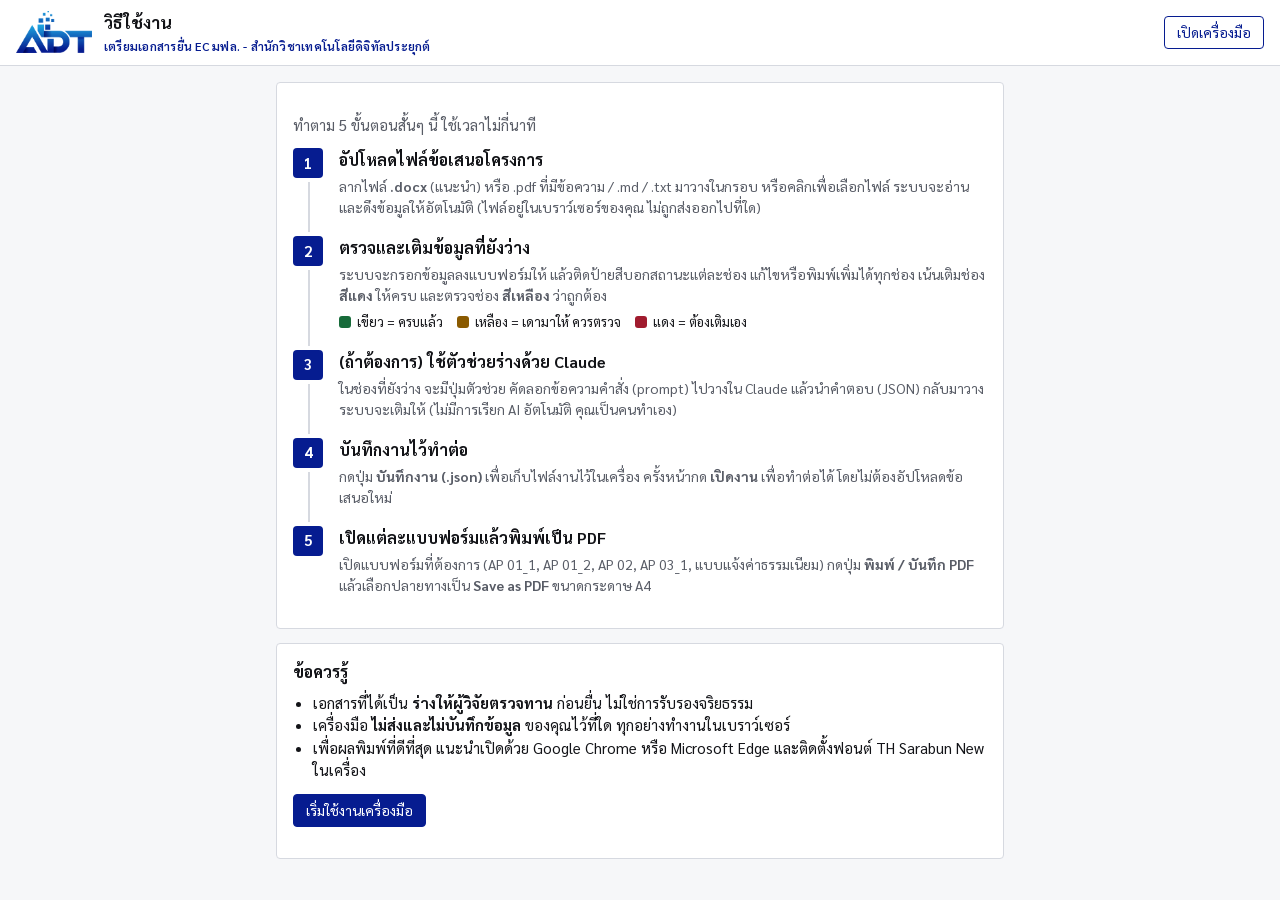
==== guide.html @ 9c22a5e1 "Add step-by-step usage guide (guide.html) linked from the header Co-Authored-By: Claude Opus 4.8 <no" ====
<!DOCTYPE html>
<html lang="th">
<head>
<meta charset="utf-8">
<meta name="viewport" content="width=device-width, initial-scale=1">
<title>วิธีใช้งาน - EC-MFU Form Helper</title>
<link rel="preconnect" href="https://fonts.googleapis.com">
<link rel="preconnect" href="https://fonts.gstatic.com" crossorigin>
<link href="https://fonts.googleapis.com/css2?family=Sarabun:wght@400;600;700&display=swap" rel="stylesheet">
<link rel="stylesheet" href="src/app.css">
<style>
  main.guide { max-width: 760px; }
  ol.steps { list-style: none; counter-reset: s; margin: 0; padding: 0; }
  ol.steps > li { counter-increment: s; position: relative; padding: 0 0 16px 46px; }
  ol.steps > li::before { content: counter(s); position: absolute; left: 0; top: 0;
    width: 30px; height: 30px; border-radius: var(--radius); background: var(--accent); color: var(--accent-ink);
    font-weight: 700; display: flex; align-items: center; justify-content: center; }
  ol.steps > li:not(:last-child)::after { content: ""; position: absolute; left: 15px; top: 34px; bottom: 2px;
    width: 2px; background: var(--line); }
  ol.steps h3 { margin: 2px 0 4px; font-size: 16px; }
  ol.steps p { margin: 0; color: var(--muted); font-size: 14px; }
  .legend { display: flex; flex-wrap: wrap; gap: 8px 14px; margin: 6px 0 0; }
  .legend span { display: inline-flex; align-items: center; gap: 6px; font-size: 13px; }
  .legend i { width: 12px; height: 12px; border-radius: 3px; display: inline-block; }
  .back { margin-bottom: 12px; }
</style>
</head>
<body>
<header class="top">
  <div class="brand">
    <img class="logo" src="assets/ADTlogo.png" alt="สำนักวิชาเทคโนโลยีดิจิทัลประยุกต์ มฟล." onerror="this.style.display='none'">
    <div>
      <h1>วิธีใช้งาน</h1>
      <div class="org">เตรียมเอกสารยื่น EC มฟล. - สำนักวิชาเทคโนโลยีดิจิทัลประยุกต์</div>
    </div>
  </div>
  <div><a class="btn" href="index.html">เปิดเครื่องมือ</a></div>
</header>

<main class="guide">
  <div class="card">
    <p class="muted back">ทำตาม 5 ขั้นตอนสั้นๆ นี้ ใช้เวลาไม่กี่นาที</p>
    <ol class="steps">
      <li>
        <h3>อัปโหลดไฟล์ข้อเสนอโครงการ</h3>
        <p>ลากไฟล์ <b>.docx</b> (แนะนำ) หรือ .pdf ที่มีข้อความ / .md / .txt มาวางในกรอบ หรือคลิกเพื่อเลือกไฟล์ ระบบจะอ่านและดึงข้อมูลให้อัตโนมัติ (ไฟล์อยู่ในเบราว์เซอร์ของคุณ ไม่ถูกส่งออกไปที่ใด)</p>
      </li>
      <li>
        <h3>ตรวจและเติมข้อมูลที่ยังว่าง</h3>
        <p>ระบบจะกรอกข้อมูลลงแบบฟอร์มให้ แล้วติดป้ายสีบอกสถานะแต่ละช่อง แก้ไขหรือพิมพ์เพิ่มได้ทุกช่อง เน้นเติมช่อง <b>สีแดง</b> ให้ครบ และตรวจช่อง <b>สีเหลือง</b> ว่าถูกต้อง</p>
        <div class="legend">
          <span><i style="background:var(--ok)"></i> เขียว = ครบแล้ว</span>
          <span><i style="background:var(--warn)"></i> เหลือง = เดามาให้ ควรตรวจ</span>
          <span><i style="background:var(--todo)"></i> แดง = ต้องเติมเอง</span>
        </div>
      </li>
      <li>
        <h3>(ถ้าต้องการ) ใช้ตัวช่วยร่างด้วย Claude</h3>
        <p>ในช่องที่ยังว่าง จะมีปุ่มตัวช่วย คัดลอกข้อความคำสั่ง (prompt) ไปวางใน Claude แล้วนำคำตอบ (JSON) กลับมาวาง ระบบจะเติมให้ (ไม่มีการเรียก AI อัตโนมัติ คุณเป็นคนทำเอง)</p>
      </li>
      <li>
        <h3>บันทึกงานไว้ทำต่อ</h3>
        <p>กดปุ่ม <b>บันทึกงาน (.json)</b> เพื่อเก็บไฟล์งานไว้ในเครื่อง ครั้งหน้ากด <b>เปิดงาน</b> เพื่อทำต่อได้ โดยไม่ต้องอัปโหลดข้อเสนอใหม่</p>
      </li>
      <li>
        <h3>เปิดแต่ละแบบฟอร์มแล้วพิมพ์เป็น PDF</h3>
        <p>เปิดแบบฟอร์มที่ต้องการ (AP 01_1, AP 01_2, AP 02, AP 03_1, แบบแจ้งค่าธรรมเนียม) กดปุ่ม <b>พิมพ์ / บันทึก PDF</b> แล้วเลือกปลายทางเป็น <b>Save as PDF</b> ขนาดกระดาษ A4</p>
      </li>
    </ol>
  </div>

  <div class="card">
    <h2>ข้อควรรู้</h2>
    <ul class="manual">
      <li>เอกสารที่ได้เป็น <b>ร่างให้ผู้วิจัยตรวจทาน</b> ก่อนยื่น ไม่ใช่การรับรองจริยธรรม</li>
      <li>เครื่องมือ <b>ไม่ส่งและไม่บันทึกข้อมูล</b> ของคุณไว้ที่ใด ทุกอย่างทำงานในเบราว์เซอร์</li>
      <li>เพื่อผลพิมพ์ที่ดีที่สุด แนะนำเปิดด้วย Google Chrome หรือ Microsoft Edge และติดตั้งฟอนต์ TH Sarabun New ในเครื่อง</li>
    </ul>
    <p style="margin-top:12px"><a class="btn primary" href="index.html">เริ่มใช้งานเครื่องมือ</a></p>
  </div>
</main>
</body>
</html>
---- src/app.css ----
:root {
  /* ADT School corporate identity (CI ADT.pdf): navy #061C90, sky #1CA4E1, near-black #050505 */
  --bg: #f6f7f9; --panel: #ffffff; --ink: #121317; --muted: #585c66; --line: #d6d9e0;
  --accent: #061c90; --accent-ink: #ffffff; --accent2: #1ca4e1; --soft: #eef1f6;
  --ok: #176b3a; --ok-bg: #eef3f0; --warn: #8a5a00; --warn-bg: #f4efe2;
  --todo: #a01b2e; --todo-bg: #f8e9eb; --info: #15609a; --info-bg: #e7f1f9;
  --mark: #ffe48a;
  --radius: 4px; --radius-sm: 3px;
}
/* brighter semantic palette; activate by adding data-vivid to <html> */
:root[data-vivid] {
  --ok: #0a7d3c; --ok-bg: #c7edd4; --warn: #b36b00; --warn-bg: #fbe1a6;
  --todo: #cf1322; --todo-bg: #fbd0d4; --info: #0b84c4; --info-bg: #cce7fa;
  --mark: #ffe100;
}
@media (prefers-color-scheme: dark) {
  :root:not([data-theme="light"]) {
    --bg: #0f1116; --panel: #171a21; --ink: #e9ebf0; --muted: #9aa0ad; --line: #2b2f3a;
    --accent: #5aa9e6; --accent-ink: #0f1116; --accent2: #1ca4e1; --soft: #1e222b;
    --ok: #8fd3a5; --ok-bg: #1d3325; --warn: #f0c46a; --warn-bg: #3a2e14;
    --todo: #f2a1ac; --todo-bg: #3a1f26; --info: #9cd0f2; --info-bg: #15283a; --mark: #6b5a17;
  }
}
:root[data-theme="dark"] {
  --bg: #0f1116; --panel: #171a21; --ink: #e9ebf0; --muted: #9aa0ad; --line: #2b2f3a;
  --accent: #5aa9e6; --accent-ink: #0f1116; --accent2: #1ca4e1; --soft: #1e222b;
  --ok: #8fd3a5; --ok-bg: #1d3325; --warn: #f0c46a; --warn-bg: #3a2e14;
  --todo: #f2a1ac; --todo-bg: #3a1f26; --info: #9cd0f2; --info-bg: #15283a; --mark: #6b5a17;
}

* { box-sizing: border-box; }
html, body { margin: 0; }
body { background: var(--bg); color: var(--ink); font-family: "Sarabun", "TH Sarabun New", system-ui, sans-serif; font-size: 15px; line-height: 1.5; }
button, input, select, textarea { font: inherit; color: inherit; }
a { color: var(--accent); }

header.top { position: sticky; top: 0; z-index: 10; background: var(--panel); border-bottom: 1px solid var(--line);
  display: flex; flex-wrap: wrap; gap: 8px 16px; align-items: center; justify-content: space-between; padding: 10px 16px; }
header.top .brand { display: flex; align-items: center; gap: 12px; }
header.top .logo { height: 42px; width: auto; display: block; }
header.top h1 { font-size: 17px; margin: 0; }
header.top .org { color: var(--accent); font-size: 12px; font-weight: 600; letter-spacing: .02em; margin-top: 1px; }
header.top .sub { color: var(--muted); font-size: 13px; }
.btn { display: inline-block; white-space: nowrap; text-decoration: none; border: 1px solid var(--accent); background: transparent; color: var(--accent); border-radius: var(--radius); padding: 5px 12px; cursor: pointer; font-size: 14px; }
.btn:hover, .btn.primary { background: var(--accent); color: var(--accent-ink); }
.btn.quiet { border-color: var(--line); color: var(--muted); }
.btn.quiet:hover { background: var(--soft); color: var(--ink); }
.btn input[type=file] { display: none; }

main { max-width: 1100px; margin: 0 auto; padding: 16px; }
.card { background: var(--panel); border: 1px solid var(--line); border-radius: var(--radius); padding: 16px; margin-bottom: 14px; }
.card h2 { font-size: 16px; margin: 0 0 8px; }
.muted { color: var(--muted); }

.drop { border: 1px dashed var(--line); border-radius: var(--radius); padding: 28px 16px; text-align: center; cursor: pointer; background: var(--panel); }
.drop.over { border-color: var(--accent2); background: var(--soft); }
.drop b { display: block; font-size: 17px; margin-bottom: 4px; }
.err { color: var(--todo); background: var(--todo-bg); border-radius: var(--radius); padding: 8px 12px; margin-top: 10px; }

.stats { display: grid; grid-template-columns: repeat(auto-fit, minmax(170px, 1fr)); gap: 10px; }
.stat { background: var(--soft); border-radius: var(--radius); padding: 10px 12px; }
.stat .k { font-size: 12px; color: var(--muted); }
.stat .v { font-size: 16px; font-weight: 600; }
.stat.wide { grid-column: span 2; }
.stat.wide .v { font-size: 15px; }
@media (max-width: 640px) { .stat.wide { grid-column: auto; } }

table.forms { width: 100%; border-collapse: collapse; }
table.forms td, table.forms th { text-align: left; padding: 7px 6px; border-bottom: 1px solid var(--line); vertical-align: top; }
table.forms th { font-size: 13px; color: var(--muted); font-weight: 600; }
.bar { height: 6px; background: var(--line); border-radius: 3px; overflow: hidden; min-width: 80px; }
.bar > i { display: block; height: 100%; background: var(--ok); }
ul.manual { margin: 6px 0 0; padding-left: 20px; }

nav.secs { display: flex; flex-wrap: wrap; gap: 6px; margin-bottom: 12px; }
nav.secs a { text-decoration: none; border: 1px solid var(--line); background: var(--panel); color: var(--ink); border-radius: var(--radius-sm); padding: 3px 10px; font-size: 13px; }
nav.secs a span { color: var(--todo); font-weight: 600; }
.toolbar { display: flex; flex-wrap: wrap; gap: 10px; align-items: center; margin-bottom: 10px; }

section.sec { scroll-margin-top: 70px; }
section.sec > h2 { display: flex; justify-content: space-between; gap: 8px; }
.note { background: var(--info-bg); color: var(--info); border-radius: var(--radius); padding: 6px 10px; margin: 0 0 10px; font-size: 14px; border-left: 3px solid var(--info); }
.f { border-top: 1px solid var(--line); padding: 10px 0; display: grid; grid-template-columns: minmax(0, 1fr); gap: 4px; }
.f:first-of-type { border-top: 0; }
.f .head { display: flex; flex-wrap: wrap; gap: 6px; align-items: baseline; }
.f .lab { font-weight: 600; }
.chip { font-size: 12px; border-radius: var(--radius-sm); padding: 0 8px; white-space: nowrap; }
.chip.ok { color: var(--ok); background: var(--ok-bg); }
.chip.guess { color: var(--warn); background: var(--warn-bg); }
.chip.todo { color: var(--todo); background: var(--todo-bg); }
.chip.info { color: var(--info); background: var(--info-bg); }
.tags { font-size: 11px; color: var(--muted); }
.hint { font-size: 13px; color: var(--muted); }
.f input[type=text], .f input[type=number], .f input[type=date], .f select, .f textarea {
  width: 100%; border: 1px solid var(--line); background: var(--panel); border-radius: var(--radius); padding: 5px 8px; }
.f textarea { min-height: 70px; resize: vertical; }
.f.empty input, .f.empty textarea, .f.empty select { border-color: var(--todo); }
.seg { display: inline-flex; justify-self: start; border: 1px solid var(--line); border-radius: var(--radius); overflow: hidden; }
.seg button { border: 0; background: transparent; padding: 3px 12px; cursor: pointer; }
.seg button + button { border-left: 1px solid var(--line); }
.seg button.on { background: var(--accent); color: var(--accent-ink); }
.checks { display: grid; grid-template-columns: repeat(auto-fill, minmax(220px, 1fr)); gap: 2px 12px; }
.checks label { display: flex; gap: 6px; align-items: baseline; }
details.src summary { cursor: pointer; font-size: 13px; color: var(--muted); }
details.src blockquote { margin: 4px 0 0; padding: 6px 10px; border-left: 3px solid var(--line); background: var(--soft); font-size: 13px; white-space: pre-wrap; overflow-wrap: anywhere; }
mark { background: var(--mark); color: inherit; }
.grid { overflow-x: auto; }
.grid table { border-collapse: collapse; width: 100%; min-width: 560px; }
.grid td, .grid th { border: 1px solid var(--line); padding: 3px; vertical-align: top; }
.grid th { font-size: 12px; color: var(--muted); font-weight: 600; text-align: left; padding: 4px 6px; }
.grid input, .grid select { width: 100%; border: 0; background: transparent; padding: 3px 4px; }
.grid .months { display: flex; gap: 2px; }
.grid .months input { width: auto; }
.coi-card { border: 1px solid var(--line); border-radius: var(--radius); padding: 8px 10px; margin: 6px 0; }
.coi-card .row { display: grid; grid-template-columns: 1fr auto; gap: 8px; align-items: center; padding: 3px 0; }
.hidden { display: none !important; }

.grid td:first-child input { min-width: 170px; }
@media (max-width: 640px) {
  header.top { position: static; }
  main { padding: 12px 16px; }
  .coi-card .row { grid-template-columns: 1fr; }
}

details.assist { border: 1px solid var(--line); border-radius: var(--radius); padding: 8px 12px; margin-top: 8px; background: var(--soft); }
details.assist summary { cursor: pointer; font-weight: 600; }
details.assist textarea { width: 100%; border: 1px solid var(--line); background: var(--panel); border-radius: var(--radius); padding: 6px 8px; font-size: 13px; }
details.assist textarea.prompt { font-family: ui-monospace, Menlo, monospace; font-size: 12px; }
details.assist .toolbar { margin: 8px 0; }
.btn[disabled] { opacity: 0.45; cursor: default; }

.saved { font-size: 13px; color: var(--ok); }
.saved.bad { color: var(--todo); }
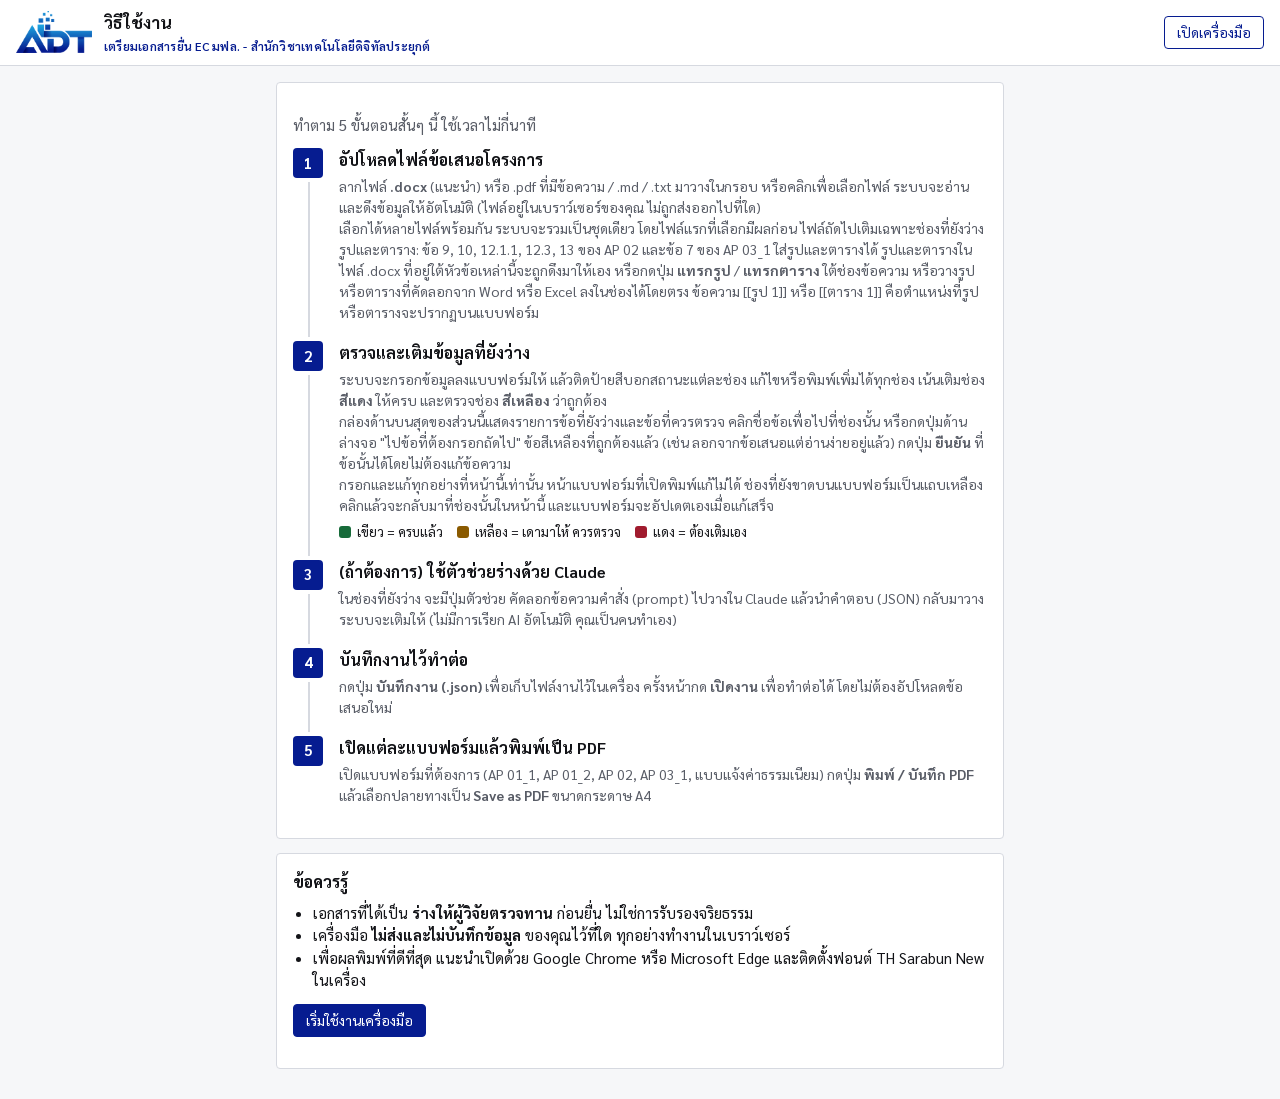
==== commit 2b7e661d: "Read several files per field, heading library, .html/.json upload - Several files are read one by on" ====
--- a/guide.html
+++ b/guide.html
@@ -44,10 +44,14 @@
       <li>
         <h3>อัปโหลดไฟล์ข้อเสนอโครงการ</h3>
         <p>ลากไฟล์ <b>.docx</b> (แนะนำ) หรือ .pdf ที่มีข้อความ / .md / .txt มาวางในกรอบ หรือคลิกเพื่อเลือกไฟล์ ระบบจะอ่านและดึงข้อมูลให้อัตโนมัติ (ไฟล์อยู่ในเบราว์เซอร์ของคุณ ไม่ถูกส่งออกไปที่ใด)</p>
+        <p>เลือกได้หลายไฟล์พร้อมกัน ระบบจะรวมเป็นชุดเดียว โดยไฟล์แรกที่เลือกมีผลก่อน ไฟล์ถัดไปเติมเฉพาะช่องที่ยังว่าง</p>
+        <p>รูปและตาราง: ข้อ 9, 10, 12.1.1, 12.3, 13 ของ AP 02 และข้อ 7 ของ AP 03_1 ใส่รูปและตารางได้ รูปและตารางในไฟล์ .docx ที่อยู่ใต้หัวข้อเหล่านี้จะถูกดึงมาให้เอง หรือกดปุ่ม <b>แทรกรูป</b> / <b>แทรกตาราง</b> ใต้ช่องข้อความ หรือวางรูปหรือตารางที่คัดลอกจาก Word หรือ Excel ลงในช่องได้โดยตรง ข้อความ [[รูป 1]] หรือ [[ตาราง 1]] คือตำแหน่งที่รูปหรือตารางจะปรากฏบนแบบฟอร์ม</p>
       </li>
       <li>
         <h3>ตรวจและเติมข้อมูลที่ยังว่าง</h3>
         <p>ระบบจะกรอกข้อมูลลงแบบฟอร์มให้ แล้วติดป้ายสีบอกสถานะแต่ละช่อง แก้ไขหรือพิมพ์เพิ่มได้ทุกช่อง เน้นเติมช่อง <b>สีแดง</b> ให้ครบ และตรวจช่อง <b>สีเหลือง</b> ว่าถูกต้อง</p>
+        <p>กล่องด้านบนสุดของส่วนนี้แสดงรายการข้อที่ยังว่างและข้อที่ควรตรวจ คลิกชื่อข้อเพื่อไปที่ช่องนั้น หรือกดปุ่มด้านล่างจอ "ไปข้อที่ต้องกรอกถัดไป" ข้อสีเหลืองที่ถูกต้องแล้ว (เช่น ลอกจากข้อเสนอแต่อ่านง่ายอยู่แล้ว) กดปุ่ม <b>ยืนยัน</b> ที่ข้อนั้นได้โดยไม่ต้องแก้ข้อความ</p>
+        <p>กรอกและแก้ทุกอย่างที่หน้านี้เท่านั้น หน้าแบบฟอร์มที่เปิดพิมพ์แก้ไม่ได้ ช่องที่ยังขาดบนแบบฟอร์มเป็นแถบเหลือง คลิกแล้วจะกลับมาที่ช่องนั้นในหน้านี้ และแบบฟอร์มจะอัปเดตเองเมื่อแก้เสร็จ</p>
         <div class="legend">
           <span><i style="background:var(--ok)"></i> เขียว = ครบแล้ว</span>
           <span><i style="background:var(--warn)"></i> เหลือง = เดามาให้ ควรตรวจ</span>
--- a/src/app.css
+++ b/src/app.css
@@ -74,12 +74,96 @@
 
 nav.secs { display: flex; flex-wrap: wrap; gap: 6px; margin-bottom: 12px; }
 nav.secs a { text-decoration: none; border: 1px solid var(--line); background: var(--panel); color: var(--ink); border-radius: var(--radius-sm); padding: 3px 10px; font-size: 13px; }
-nav.secs a span { color: var(--todo); font-weight: 600; }
+nav.secs a { display: inline-flex; gap: 5px; align-items: center; }
+nav.secs a.has-todo { border-color: var(--todo); }
+nav.secs a.has-guess { border-color: var(--warn); }
+nav.secs a.all-ok { color: var(--ok); }
+nav.secs a .n { font-size: 11px; font-weight: 700; border-radius: 9px; padding: 0 6px; line-height: 17px; }
+nav.secs a .n.todo { background: var(--todo); color: var(--accent-ink); }
+nav.secs a .n.guess { background: var(--warn-bg); color: var(--warn); border: 1px solid var(--warn); }
+
+/* one tab per form, under the main review card; sticks below the page header */
+.ftabs { position: sticky; top: var(--hdr, 0px); z-index: 9; display: flex; gap: 4px; overflow-x: auto; margin: 0 0 -1px;
+  background: var(--bg); padding: 6px 0 0; border-bottom: 2px solid var(--accent); scrollbar-width: thin; }
+.ftab { flex: 1 1 0; min-width: 104px; display: grid; gap: 1px; text-align: left; font: inherit; cursor: pointer; padding: 6px 10px 7px;
+  border: 1px solid var(--line); border-bottom: 0; border-radius: var(--radius) var(--radius) 0 0; background: var(--soft); color: var(--muted); }
+.ftab .code { font-weight: 700; color: var(--ink); font-size: 14px; }
+.ftab .name { font-size: 12px; line-height: 1.3; }
+.ftab .prog { display: flex; align-items: center; gap: 6px; margin-top: 3px; }
+.ftab .mini { flex: 1; height: 5px; border-radius: 3px; background: var(--line); overflow: hidden; }
+.ftab .mini i { display: block; height: 100%; background: var(--todo); }
+.ftab .pct { font-size: 12px; font-weight: 700; color: var(--todo); min-width: 34px; text-align: right; }
+.ftab.complete .mini i { background: var(--ok); }
+.ftab.complete .pct { color: var(--ok); }
+.ftab:hover { background: var(--panel); }
+.ftab.on { background: var(--accent); border-color: var(--accent); color: var(--accent-ink); }
+.ftab.on .code, .ftab.on .pct { color: var(--accent-ink); }
+.ftab.on .mini { background: color-mix(in srgb, var(--accent-ink) 30%, transparent); }
+.ftab.on .mini i { background: var(--accent-ink); }
+.ftab.all { flex: 0.7 1 0; }
+.tabhead { border-top-left-radius: 0; border-top-right-radius: 0; }
+.tabhead .row { display: flex; justify-content: space-between; gap: 12px; align-items: flex-start; flex-wrap: wrap; }
+.tabhead h2 { margin: 0; }
+.tabhead p { margin: 2px 0 8px; }
+.tabhead nav.secs { margin: 4px 0 0; }
+section.sec, .f { scroll-margin-top: calc(var(--hdr, 0px) + 96px); }
+button.linkish { all: unset; cursor: pointer; color: inherit; }
+button.linkish:hover b, button.linkish:focus-visible b { color: var(--accent); text-decoration: underline; }
+button.linkish:focus-visible { outline: 2px solid var(--accent2); }
+@media (max-width: 640px) { .ftabs { top: 0; } .ftab { min-width: 112px; } }
+
+/* checklist of what is still missing, top of the review */
+.todo-box { border: 1px solid var(--line); border-radius: var(--radius); padding: 10px 12px; margin: 0 0 12px; background: var(--soft); display: grid; gap: 8px; }
+.tsum { display: grid; gap: 4px; }
+.tbar { display: flex; height: 8px; border-radius: 4px; overflow: hidden; background: var(--line); }
+.tbar i { display: block; height: 100%; }
+.tbar i.ok { background: var(--ok); } .tbar i.guess { background: #e0a526; } .tbar i.todo { background: var(--todo); }
+.tleg { display: flex; flex-wrap: wrap; gap: 14px; font-size: 13px; font-weight: 600; }
+.tleg .k.todo { color: var(--todo); } .tleg .k.guess { color: var(--warn); } .tleg .k.ok { color: var(--ok); }
+details.tlist > summary { cursor: pointer; font-weight: 600; font-size: 14px; }
+.tgroup { display: grid; grid-template-columns: minmax(140px, 220px) 1fr; gap: 6px 10px; padding: 5px 0; border-top: 1px dashed var(--line); }
+.tgroup:first-of-type { border-top: 0; }
+.tsec { font-size: 13px; color: var(--muted); padding-top: 3px; }
+.tchips { display: flex; flex-wrap: wrap; gap: 5px; }
+.tchip { font: inherit; font-size: 13px; cursor: pointer; border-radius: var(--radius-sm); padding: 1px 8px; text-align: left; }
+.tchip.todo { color: var(--todo); background: var(--todo-bg); border: 1px solid var(--todo); }
+.tchip.guess { color: var(--warn); background: var(--warn-bg); border: 1px solid var(--warn); }
+.tchip:hover { filter: brightness(0.95); text-decoration: underline; }
+.tdone { margin: 0; color: var(--ok); font-weight: 600; }
+@media (max-width: 640px) { .tgroup { grid-template-columns: 1fr; } }
+
+/* field states */
+.f[data-kind="todo"] { border-left: 4px solid var(--todo); padding-left: 10px; background: linear-gradient(90deg, var(--todo-bg), transparent 60%); }
+.f[data-kind="guess"] { border-left: 4px solid #e0a526; padding-left: 10px; }
+.f { transition: box-shadow 0.3s; }
+.f.flash { animation: flash 1.6s ease-out; }
+@keyframes flash { 0%, 40% { box-shadow: 0 0 0 3px var(--accent2); } 100% { box-shadow: 0 0 0 0 transparent; } }
+.btn.confirm { font-size: 12px; padding: 0 8px; border-color: var(--ok); color: var(--ok); background: var(--panel); }
+.btn.confirm:hover { background: var(--ok-bg); }
+
+/* Version / Date of the documents: typed here, printed on every form header */
+.f.doc input[type=text], .f.doc input[type=date] { background: #eaf6fd; border: 2px solid var(--accent2); font-weight: 600; max-width: 280px; }
+.f.doc input::placeholder { color: #4b88a8; font-weight: 400; }
+.f.doc input:focus { outline: 2px solid var(--accent); outline-offset: 1px; }
+.f.doc.empty input[type=text], .f.doc.empty input[type=date] { border-color: color-mix(in srgb, var(--todo) 45%, var(--accent2)); }
+.with-btn { display: flex; gap: 8px; align-items: center; flex-wrap: wrap; }
+@media (prefers-color-scheme: dark) { :root:not([data-theme="light"]) .f.doc input { background: #12324a; } }
+:root[data-theme="dark"] .f.doc input { background: #12324a; }
+
+/* jump to the next item, always in reach */
+details.tlist > .tgroup:first-of-type { margin-top: 4px; }
+details.tlist { max-height: 300px; overflow-y: auto; }
+.nextbar { position: fixed; left: 0; right: 0; margin: 0 auto; width: max-content; bottom: 14px; z-index: 20; display: flex; gap: 8px; flex-wrap: wrap; justify-content: center;
+  background: var(--panel); border: 1px solid var(--line); border-radius: 22px; padding: 6px 8px; box-shadow: 0 4px 16px rgba(0, 0, 0, 0.15); max-width: calc(100% - 32px); }
+.nextbar .btn { border-radius: 16px; font-size: 13px; }
+.nextbar .btn.todo { background: var(--todo); border-color: var(--todo); color: var(--accent-ink); }
+.nextbar .btn.guess { background: var(--warn-bg); border-color: var(--warn); color: var(--warn); }
+#review { padding-bottom: 60px; }
 .toolbar { display: flex; flex-wrap: wrap; gap: 10px; align-items: center; margin-bottom: 10px; }
 
-section.sec { scroll-margin-top: 70px; }
 section.sec > h2 { display: flex; justify-content: space-between; gap: 8px; }
 .note { background: var(--info-bg); color: var(--info); border-radius: var(--radius); padding: 6px 10px; margin: 0 0 10px; font-size: 14px; border-left: 3px solid var(--info); }
+.media-note ul { margin: 4px 0 0; padding-left: 20px; }
 .f { border-top: 1px solid var(--line); padding: 10px 0; display: grid; grid-template-columns: minmax(0, 1fr); gap: 4px; }
 .f:first-of-type { border-top: 0; }
 .f .head { display: flex; flex-wrap: wrap; gap: 6px; align-items: baseline; }
@@ -122,8 +206,10 @@
   .coi-card .row { grid-template-columns: 1fr; }
 }
 
-details.assist { border: 1px solid var(--line); border-radius: var(--radius); padding: 8px 12px; margin-top: 8px; background: var(--soft); }
-details.assist summary { cursor: pointer; font-weight: 600; }
+details.assist { border: 1px solid color-mix(in srgb, var(--accent2) 45%, var(--line)); border-left: 4px solid var(--accent2); border-radius: var(--radius); padding: 8px 12px; margin-top: 8px; background: color-mix(in srgb, var(--accent2) 7%, var(--panel)); }
+details.assist summary { cursor: pointer; font-weight: 600; color: var(--accent); }
+details.assist .per-form { display: inline-flex; flex-wrap: wrap; gap: 6px; margin-left: 8px; font-weight: 400; font-size: 12px; }
+details.assist .per-form span { border: 1px solid color-mix(in srgb, var(--accent2) 40%, var(--line)); border-radius: 9px; padding: 0 7px; color: var(--muted); background: var(--panel); }
 details.assist textarea { width: 100%; border: 1px solid var(--line); background: var(--panel); border-radius: var(--radius); padding: 6px 8px; font-size: 13px; }
 details.assist textarea.prompt { font-family: ui-monospace, Menlo, monospace; font-size: 12px; }
 details.assist .toolbar { margin: 8px 0; }
@@ -131,3 +217,63 @@
 
 .saved { font-size: 13px; color: var(--ok); }
 .saved.bad { color: var(--todo); }
+
+/* pictures and tables in long text fields (media.js) */
+.media-field { display: grid; gap: 6px; }
+.media-field .toolbar { margin: 0; gap: 8px; }
+.mpanel { border: 1px dashed var(--line); border-radius: var(--radius); padding: 8px; display: grid; gap: 6px; }
+.mpanel .toolbar input { width: 64px; }
+.gallery { display: grid; gap: 8px; }
+.mcard { border: 1px solid var(--line); border-radius: var(--radius); padding: 8px; background: var(--bg); display: grid; gap: 6px; }
+.mcard .head { display: flex; justify-content: space-between; align-items: center; }
+.mcard img { max-width: min(100%, 360px); max-height: 240px; object-fit: contain; background: #fff; border: 1px solid var(--line); }
+.mcard table.mt { border-collapse: collapse; min-width: 50%; }
+.mcard table.mt td { border: 1px solid var(--line); padding: 3px 6px; min-width: 60px; vertical-align: top; background: var(--panel); }
+.mcard table.mt td.hs { font-weight: 600; }
+
+/* Quiet highlight: colour marks only what needs action, as a thin edge or a small dot;
+   backgrounds and text stay neutral. (Overrides the louder rules above.) */
+.f[data-kind="todo"] { border-left: 2px solid color-mix(in srgb, var(--todo) 70%, transparent); background: none; padding-left: 10px; }
+.f[data-kind="guess"] { border-left: 2px solid color-mix(in srgb, #e0a526 55%, transparent); padding-left: 10px; }
+.f.empty input, .f.empty textarea, .f.empty select { border-color: color-mix(in srgb, var(--todo) 55%, var(--line)); }
+.chip, .chip.ok, .chip.guess, .chip.todo, .chip.info { background: none; padding: 0 0 0 12px; position: relative; color: var(--muted); font-weight: 400; }
+.chip::before { content: ""; position: absolute; left: 2px; top: 50%; width: 6px; height: 6px; margin-top: -3px; border-radius: 50%; background: var(--line); }
+.chip.ok::before { background: var(--ok); }
+.chip.guess::before { background: #e0a526; }
+.chip.todo { color: var(--todo); }
+.chip.todo::before { background: var(--todo); }
+.chip.info::before { background: var(--info); }
+.btn.confirm { border-color: var(--line); color: var(--ok); background: transparent; }
+nav.secs a.has-todo, nav.secs a.has-guess { border-color: var(--line); }
+nav.secs a.all-ok { color: var(--muted); }
+nav.secs a .n { padding: 0 4px; line-height: 16px; font-weight: 600; }
+nav.secs a .n.todo { background: none; color: var(--todo); }
+nav.secs a .n.guess { background: none; border: 0; color: var(--warn); }
+.tchip.todo, .tchip.guess { background: var(--panel); border: 1px solid var(--line); color: var(--ink); padding-left: 16px; position: relative; }
+.tchip.todo::before, .tchip.guess::before { content: ""; position: absolute; left: 6px; top: 50%; width: 6px; height: 6px; margin-top: -3px; border-radius: 50%; }
+.tchip.todo::before { background: var(--todo); }
+.tchip.guess::before { background: #e0a526; }
+.tleg .k { font-weight: 600; color: var(--muted); }
+.tleg .k.todo { color: var(--todo); }
+.ftab .mini i { background: var(--accent2); }
+.ftab .pct { color: var(--muted); font-weight: 600; }
+.ftab.complete .pct { color: var(--ok); }
+.nextbar .btn.todo { background: var(--panel); color: var(--todo); border-color: color-mix(in srgb, var(--todo) 50%, var(--line)); }
+.nextbar .btn.guess { background: var(--panel); color: var(--warn); border-color: var(--line); }
+
+/* AP 02 ข้อ 17.2: budget lines and their EC heading */
+.budgetmap table { min-width: 620px; }
+.budgetmap td { padding: 5px 6px; font-size: 14px; }
+.budgetmap td .hint, .budgetmap td .tags { font-size: 12px; margin-top: 1px; }
+.budgetmap td.num { text-align: right; white-space: nowrap; font-variant-numeric: tabular-nums; width: 110px; }
+.budgetmap td:last-child { width: 240px; }
+.budgetmap select { border: 1px solid var(--line); border-radius: var(--radius-sm); background: var(--panel); padding: 3px 4px; }
+.budgetmap tfoot td { font-weight: 600; border-top: 2px solid var(--line); }
+.budgetmap tfoot td.warn { color: var(--todo); font-weight: 600; }
+.budgetmap tfoot td.muted { font-weight: 400; }
+
+/* where a long field came from in the file; pick another heading */
+details.pick > summary { cursor: pointer; font-size: 12px; color: var(--muted); }
+details.pick > summary:hover { color: var(--accent); }
+details.pick .toolbar { margin: 4px 0 0; }
+details.pick select { max-width: 100%; border: 1px solid var(--line); border-radius: var(--radius-sm); background: var(--panel); padding: 3px 4px; font-size: 13px; }
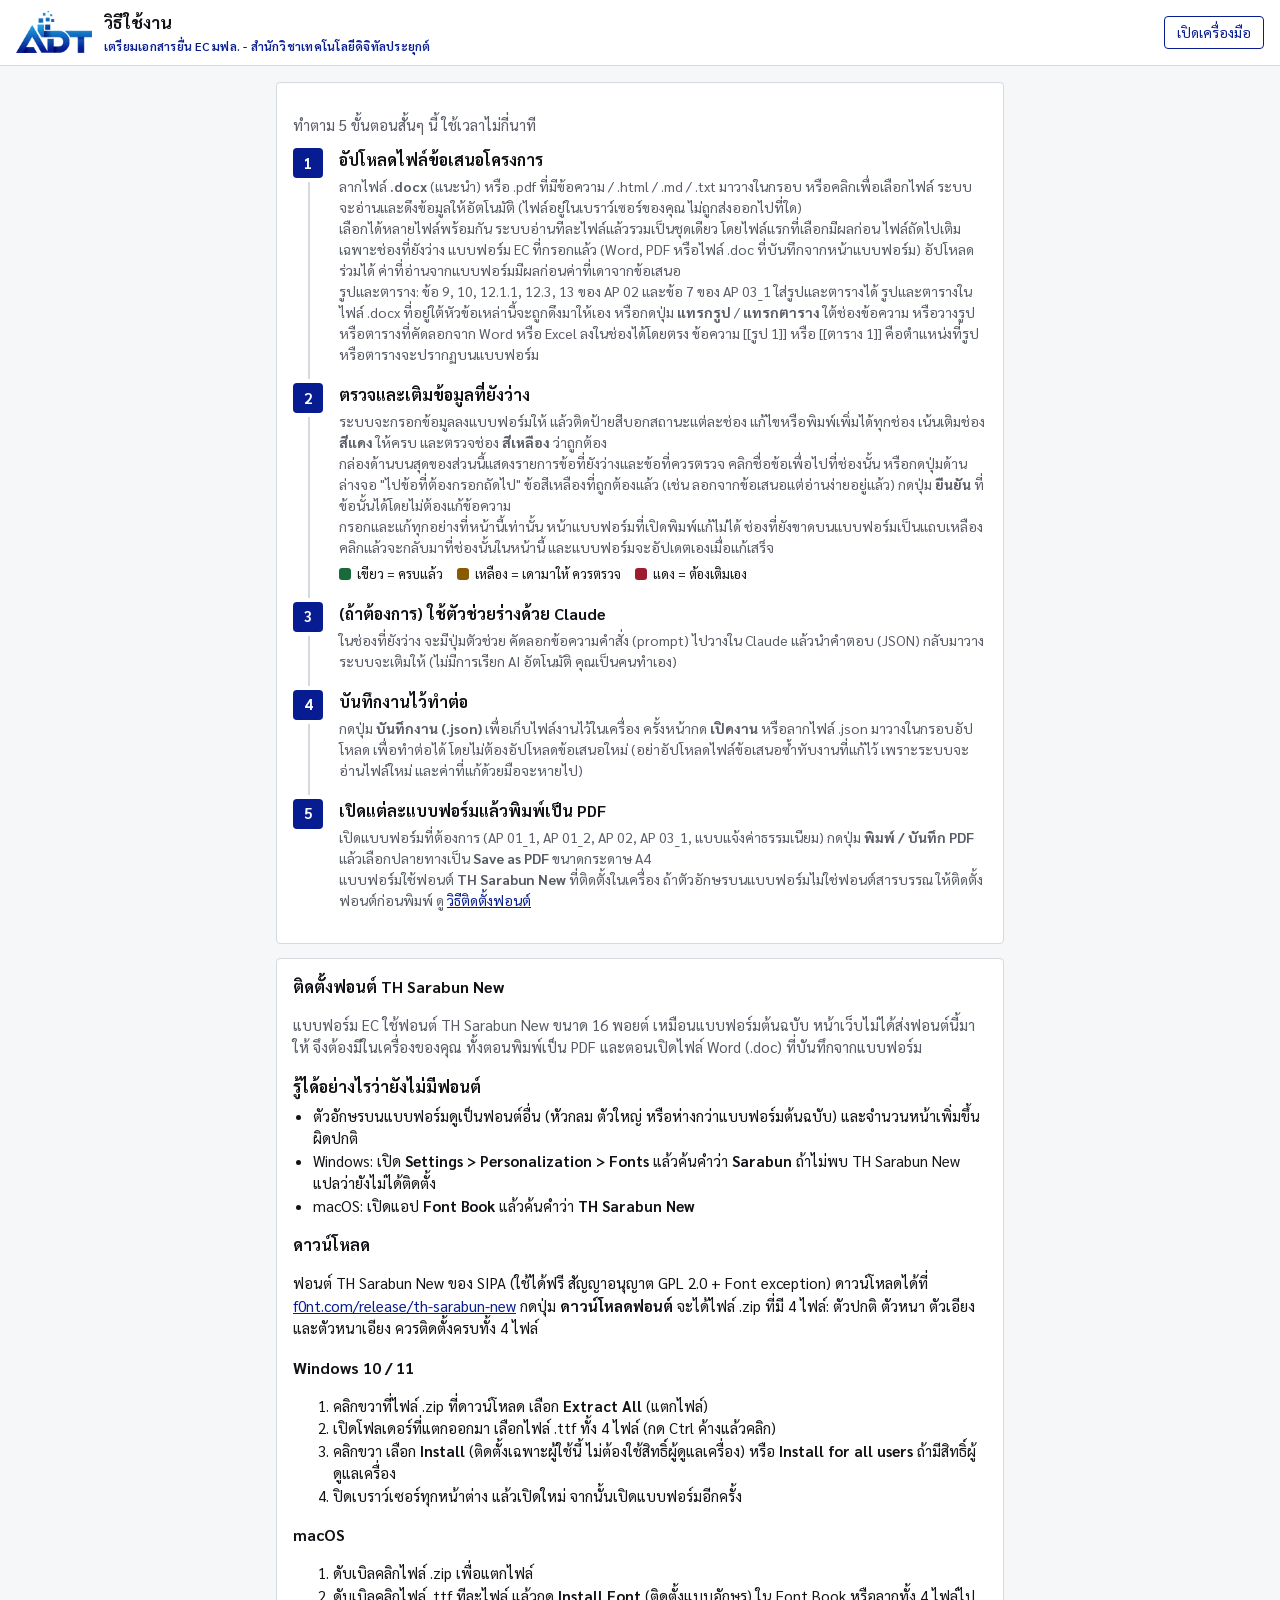
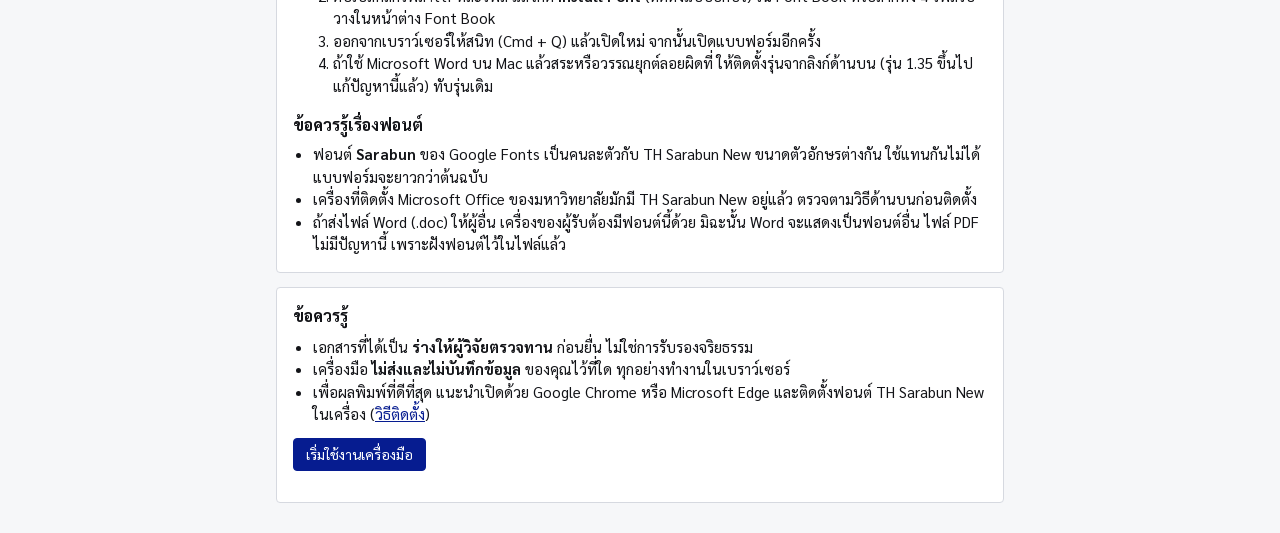
==== commit 6f403f31: "Guide: how to install the TH Sarabun New font; upload notes for forms and .json Co-Authored-By: Clau" ====
--- a/guide.html
+++ b/guide.html
@@ -23,6 +23,8 @@
   .legend span { display: inline-flex; align-items: center; gap: 6px; font-size: 13px; }
   .legend i { width: 12px; height: 12px; border-radius: 3px; display: inline-block; }
   .back { margin-bottom: 12px; }
+  #font { scroll-margin-top: 96px; }
+  #font h3 { margin: 16px 0 6px; font-size: 16px; }
 </style>
 </head>
 <body>
@@ -43,8 +45,8 @@
     <ol class="steps">
       <li>
         <h3>อัปโหลดไฟล์ข้อเสนอโครงการ</h3>
-        <p>ลากไฟล์ <b>.docx</b> (แนะนำ) หรือ .pdf ที่มีข้อความ / .md / .txt มาวางในกรอบ หรือคลิกเพื่อเลือกไฟล์ ระบบจะอ่านและดึงข้อมูลให้อัตโนมัติ (ไฟล์อยู่ในเบราว์เซอร์ของคุณ ไม่ถูกส่งออกไปที่ใด)</p>
-        <p>เลือกได้หลายไฟล์พร้อมกัน ระบบจะรวมเป็นชุดเดียว โดยไฟล์แรกที่เลือกมีผลก่อน ไฟล์ถัดไปเติมเฉพาะช่องที่ยังว่าง</p>
+        <p>ลากไฟล์ <b>.docx</b> (แนะนำ) หรือ .pdf ที่มีข้อความ / .html / .md / .txt มาวางในกรอบ หรือคลิกเพื่อเลือกไฟล์ ระบบจะอ่านและดึงข้อมูลให้อัตโนมัติ (ไฟล์อยู่ในเบราว์เซอร์ของคุณ ไม่ถูกส่งออกไปที่ใด)</p>
+        <p>เลือกได้หลายไฟล์พร้อมกัน ระบบอ่านทีละไฟล์แล้วรวมเป็นชุดเดียว โดยไฟล์แรกที่เลือกมีผลก่อน ไฟล์ถัดไปเติมเฉพาะช่องที่ยังว่าง แบบฟอร์ม EC ที่กรอกแล้ว (Word, PDF หรือไฟล์ .doc ที่บันทึกจากหน้าแบบฟอร์ม) อัปโหลดร่วมได้ ค่าที่อ่านจากแบบฟอร์มมีผลก่อนค่าที่เดาจากข้อเสนอ</p>
         <p>รูปและตาราง: ข้อ 9, 10, 12.1.1, 12.3, 13 ของ AP 02 และข้อ 7 ของ AP 03_1 ใส่รูปและตารางได้ รูปและตารางในไฟล์ .docx ที่อยู่ใต้หัวข้อเหล่านี้จะถูกดึงมาให้เอง หรือกดปุ่ม <b>แทรกรูป</b> / <b>แทรกตาราง</b> ใต้ช่องข้อความ หรือวางรูปหรือตารางที่คัดลอกจาก Word หรือ Excel ลงในช่องได้โดยตรง ข้อความ [[รูป 1]] หรือ [[ตาราง 1]] คือตำแหน่งที่รูปหรือตารางจะปรากฏบนแบบฟอร์ม</p>
       </li>
       <li>
@@ -64,13 +66,52 @@
       </li>
       <li>
         <h3>บันทึกงานไว้ทำต่อ</h3>
-        <p>กดปุ่ม <b>บันทึกงาน (.json)</b> เพื่อเก็บไฟล์งานไว้ในเครื่อง ครั้งหน้ากด <b>เปิดงาน</b> เพื่อทำต่อได้ โดยไม่ต้องอัปโหลดข้อเสนอใหม่</p>
+        <p>กดปุ่ม <b>บันทึกงาน (.json)</b> เพื่อเก็บไฟล์งานไว้ในเครื่อง ครั้งหน้ากด <b>เปิดงาน</b> หรือลากไฟล์ .json มาวางในกรอบอัปโหลด เพื่อทำต่อได้ โดยไม่ต้องอัปโหลดข้อเสนอใหม่ (อย่าอัปโหลดไฟล์ข้อเสนอซ้ำทับงานที่แก้ไว้ เพราะระบบจะอ่านไฟล์ใหม่ และค่าที่แก้ด้วยมือจะหายไป)</p>
       </li>
       <li>
         <h3>เปิดแต่ละแบบฟอร์มแล้วพิมพ์เป็น PDF</h3>
         <p>เปิดแบบฟอร์มที่ต้องการ (AP 01_1, AP 01_2, AP 02, AP 03_1, แบบแจ้งค่าธรรมเนียม) กดปุ่ม <b>พิมพ์ / บันทึก PDF</b> แล้วเลือกปลายทางเป็น <b>Save as PDF</b> ขนาดกระดาษ A4</p>
+        <p>แบบฟอร์มใช้ฟอนต์ <b>TH Sarabun New</b> ที่ติดตั้งในเครื่อง ถ้าตัวอักษรบนแบบฟอร์มไม่ใช่ฟอนต์สารบรรณ ให้ติดตั้งฟอนต์ก่อนพิมพ์ ดู <a href="#font">วิธีติดตั้งฟอนต์</a></p>
       </li>
     </ol>
+  </div>
+
+  <div class="card" id="font">
+    <h2>ติดตั้งฟอนต์ TH Sarabun New</h2>
+    <p class="muted">แบบฟอร์ม EC ใช้ฟอนต์ TH Sarabun New ขนาด 16 พอยต์ เหมือนแบบฟอร์มต้นฉบับ หน้าเว็บไม่ได้ส่งฟอนต์นี้มาให้ จึงต้องมีในเครื่องของคุณ ทั้งตอนพิมพ์เป็น PDF และตอนเปิดไฟล์ Word (.doc) ที่บันทึกจากแบบฟอร์ม</p>
+
+    <h3>รู้ได้อย่างไรว่ายังไม่มีฟอนต์</h3>
+    <ul class="manual">
+      <li>ตัวอักษรบนแบบฟอร์มดูเป็นฟอนต์อื่น (หัวกลม ตัวใหญ่ หรือห่างกว่าแบบฟอร์มต้นฉบับ) และจำนวนหน้าเพิ่มขึ้นผิดปกติ</li>
+      <li>Windows: เปิด <b>Settings &gt; Personalization &gt; Fonts</b> แล้วค้นคำว่า <b>Sarabun</b> ถ้าไม่พบ TH Sarabun New แปลว่ายังไม่ได้ติดตั้ง</li>
+      <li>macOS: เปิดแอป <b>Font Book</b> แล้วค้นคำว่า <b>TH Sarabun New</b></li>
+    </ul>
+
+    <h3>ดาวน์โหลด</h3>
+    <p>ฟอนต์ TH Sarabun New ของ SIPA (ใช้ได้ฟรี สัญญาอนุญาต GPL 2.0 + Font exception) ดาวน์โหลดได้ที่ <a href="https://www.f0nt.com/release/th-sarabun-new/" target="_blank" rel="noopener">f0nt.com/release/th-sarabun-new</a> กดปุ่ม <b>ดาวน์โหลดฟอนต์</b> จะได้ไฟล์ .zip ที่มี 4 ไฟล์: ตัวปกติ ตัวหนา ตัวเอียง และตัวหนาเอียง ควรติดตั้งครบทั้ง 4 ไฟล์</p>
+
+    <h3>Windows 10 / 11</h3>
+    <ol class="manual">
+      <li>คลิกขวาที่ไฟล์ .zip ที่ดาวน์โหลด เลือก <b>Extract All</b> (แตกไฟล์)</li>
+      <li>เปิดโฟลเดอร์ที่แตกออกมา เลือกไฟล์ .ttf ทั้ง 4 ไฟล์ (กด Ctrl ค้างแล้วคลิก)</li>
+      <li>คลิกขวา เลือก <b>Install</b> (ติดตั้งเฉพาะผู้ใช้นี้ ไม่ต้องใช้สิทธิ์ผู้ดูแลเครื่อง) หรือ <b>Install for all users</b> ถ้ามีสิทธิ์ผู้ดูแลเครื่อง</li>
+      <li>ปิดเบราว์เซอร์ทุกหน้าต่าง แล้วเปิดใหม่ จากนั้นเปิดแบบฟอร์มอีกครั้ง</li>
+    </ol>
+
+    <h3>macOS</h3>
+    <ol class="manual">
+      <li>ดับเบิลคลิกไฟล์ .zip เพื่อแตกไฟล์</li>
+      <li>ดับเบิลคลิกไฟล์ .ttf ทีละไฟล์ แล้วกด <b>Install Font</b> (ติดตั้งแบบอักษร) ใน Font Book หรือลากทั้ง 4 ไฟล์ไปวางในหน้าต่าง Font Book</li>
+      <li>ออกจากเบราว์เซอร์ให้สนิท (Cmd + Q) แล้วเปิดใหม่ จากนั้นเปิดแบบฟอร์มอีกครั้ง</li>
+      <li>ถ้าใช้ Microsoft Word บน Mac แล้วสระหรือวรรณยุกต์ลอยผิดที่ ให้ติดตั้งรุ่นจากลิงก์ด้านบน (รุ่น 1.35 ขึ้นไป แก้ปัญหานี้แล้ว) ทับรุ่นเดิม</li>
+    </ol>
+
+    <h3>ข้อควรรู้เรื่องฟอนต์</h3>
+    <ul class="manual">
+      <li>ฟอนต์ <b>Sarabun</b> ของ Google Fonts เป็นคนละตัวกับ TH Sarabun New ขนาดตัวอักษรต่างกัน ใช้แทนกันไม่ได้ แบบฟอร์มจะยาวกว่าต้นฉบับ</li>
+      <li>เครื่องที่ติดตั้ง Microsoft Office ของมหาวิทยาลัยมักมี TH Sarabun New อยู่แล้ว ตรวจตามวิธีด้านบนก่อนติดตั้ง</li>
+      <li>ถ้าส่งไฟล์ Word (.doc) ให้ผู้อื่น เครื่องของผู้รับต้องมีฟอนต์นี้ด้วย มิฉะนั้น Word จะแสดงเป็นฟอนต์อื่น ไฟล์ PDF ไม่มีปัญหานี้ เพราะฝังฟอนต์ไว้ในไฟล์แล้ว</li>
+    </ul>
   </div>
 
   <div class="card">
@@ -78,7 +119,7 @@
     <ul class="manual">
       <li>เอกสารที่ได้เป็น <b>ร่างให้ผู้วิจัยตรวจทาน</b> ก่อนยื่น ไม่ใช่การรับรองจริยธรรม</li>
       <li>เครื่องมือ <b>ไม่ส่งและไม่บันทึกข้อมูล</b> ของคุณไว้ที่ใด ทุกอย่างทำงานในเบราว์เซอร์</li>
-      <li>เพื่อผลพิมพ์ที่ดีที่สุด แนะนำเปิดด้วย Google Chrome หรือ Microsoft Edge และติดตั้งฟอนต์ TH Sarabun New ในเครื่อง</li>
+      <li>เพื่อผลพิมพ์ที่ดีที่สุด แนะนำเปิดด้วย Google Chrome หรือ Microsoft Edge และติดตั้งฟอนต์ TH Sarabun New ในเครื่อง (<a href="#font">วิธีติดตั้ง</a>)</li>
     </ul>
     <p style="margin-top:12px"><a class="btn primary" href="index.html">เริ่มใช้งานเครื่องมือ</a></p>
   </div>
